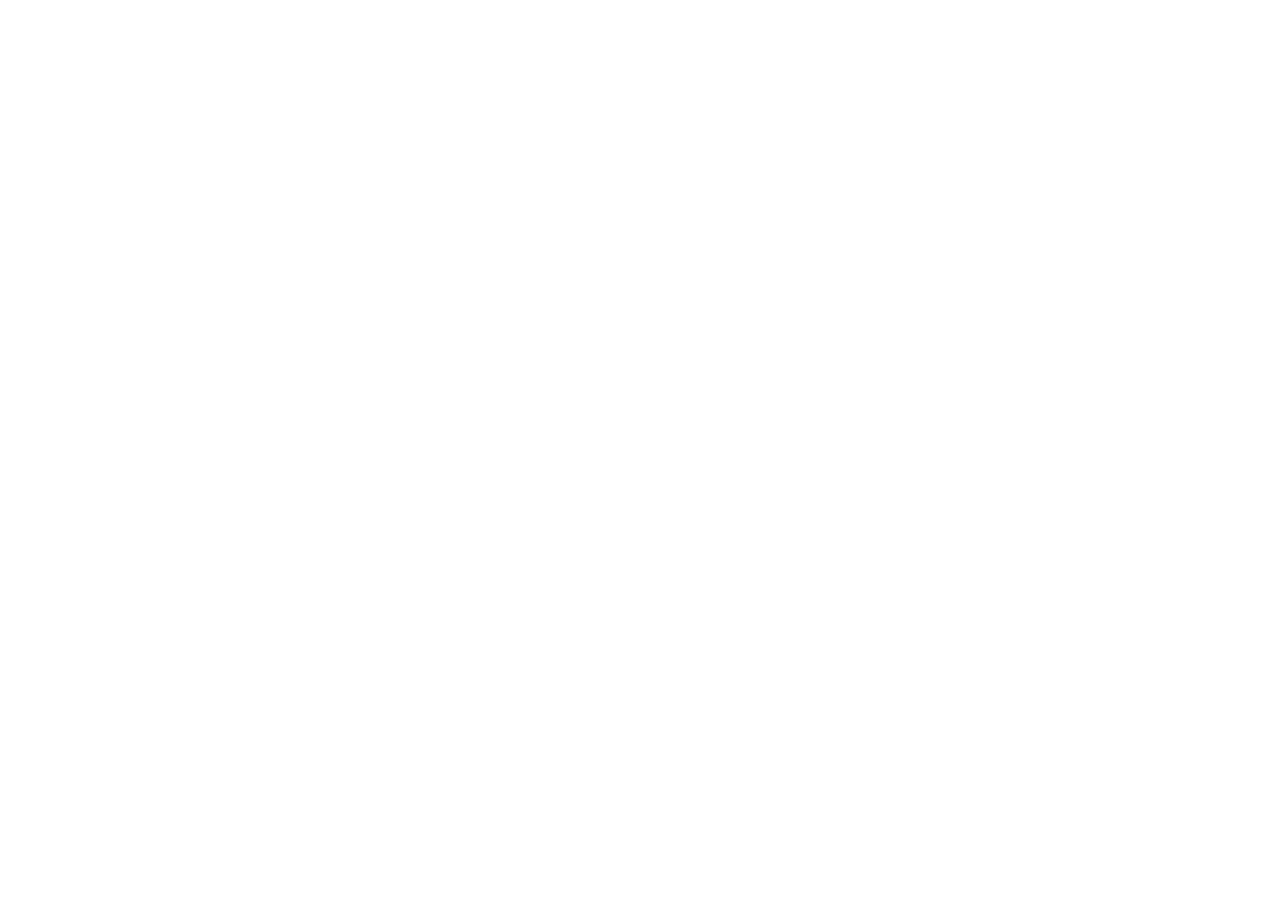
==== datepicker/index.html @ 46925f87 "added datepicker" ====
<!DOCTYPE html><html lang=en><head><meta charset=utf-8><meta http-equiv=X-UA-Compatible content="IE=edge"><meta name=viewport content="width=device-width,initial-scale=1"><link rel=icon href=/favicon.ico><title>natural-date-picker</title><link href=/css/app.06612d45.css rel=preload as=style><link href=/js/app.ca74fd25.js rel=preload as=script><link href=/js/chunk-vendors.96514b41.js rel=preload as=script><link href=/css/app.06612d45.css rel=stylesheet></head><body><noscript><strong>We're sorry but natural-date-picker doesn't work properly without JavaScript enabled. Please enable it to continue.</strong></noscript><div id=app></div><script src=/js/chunk-vendors.96514b41.js></script><script src=/js/app.ca74fd25.js></script></body></html>
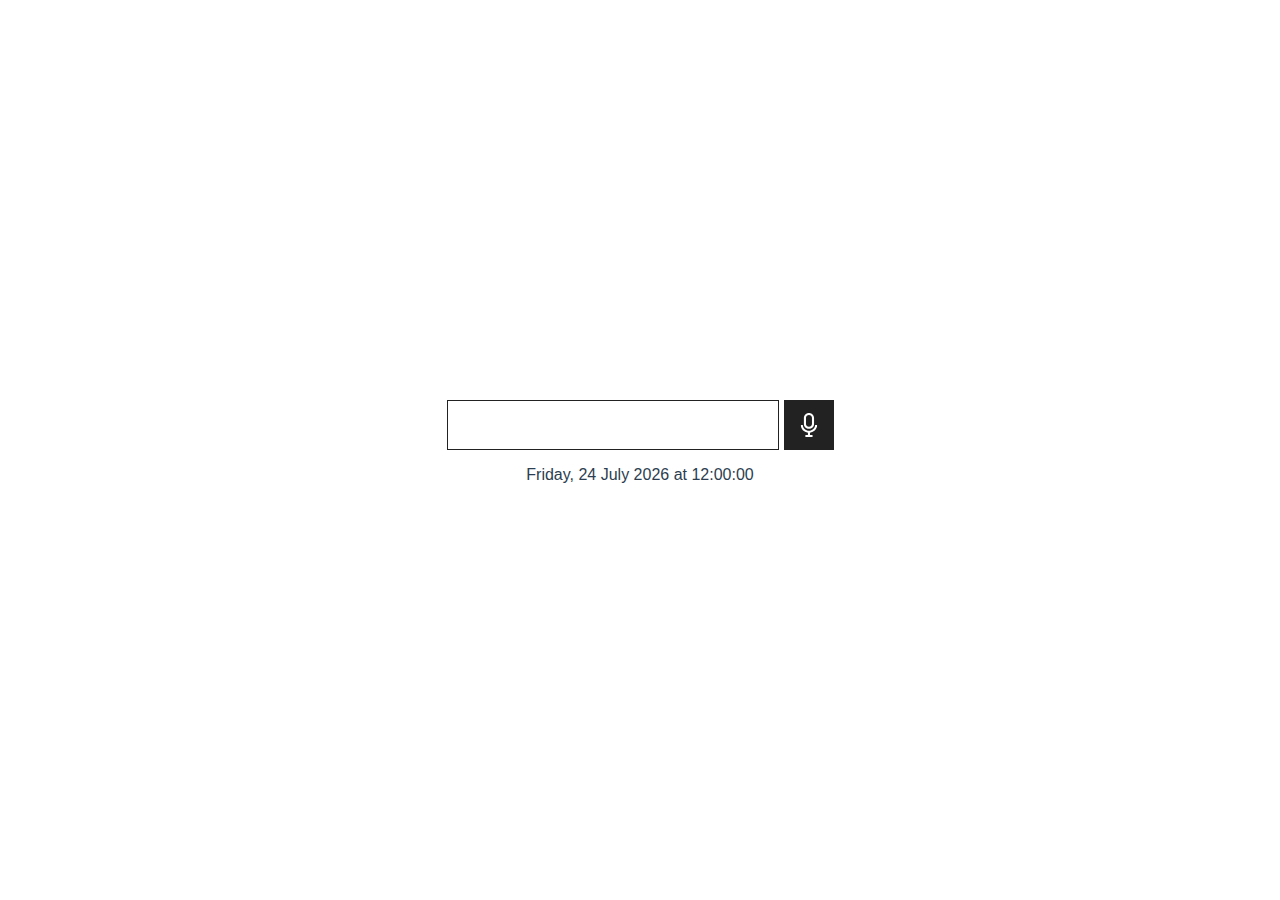
==== commit e95c00fb: "updated paths" ====
--- a/datepicker/index.html
+++ b/datepicker/index.html
@@ -1 +1,23 @@
-<!DOCTYPE html><html lang=en><head><meta charset=utf-8><meta http-equiv=X-UA-Compatible content="IE=edge"><meta name=viewport content="width=device-width,initial-scale=1"><link rel=icon href=/favicon.ico><title>natural-date-picker</title><link href=/css/app.06612d45.css rel=preload as=style><link href=/js/app.ca74fd25.js rel=preload as=script><link href=/js/chunk-vendors.96514b41.js rel=preload as=script><link href=/css/app.06612d45.css rel=stylesheet></head><body><noscript><strong>We're sorry but natural-date-picker doesn't work properly without JavaScript enabled. Please enable it to continue.</strong></noscript><div id=app></div><script src=/js/chunk-vendors.96514b41.js></script><script src=/js/app.ca74fd25.js></script></body></html>+<!DOCTYPE html>
+<html lang=en>
+
+<head>
+	<meta charset=utf-8>
+	<meta http-equiv=X-UA-Compatible content="IE=edge">
+	<meta name=viewport content="width=device-width,initial-scale=1">
+	<link rel=icon href=/datepicker/favicon.ico>
+	<title>natural-date-picker</title>
+	<link href=//datepickercss/app.06612d45.css rel=preload as=style>
+	<link href=/datepicker/js/app.ca74fd25.js rel=preload as=script>
+	<link href=/datepicker/js/chunk-vendors.96514b41.js rel=preload as=script>
+	<link href=/datepicker/css/app.06612d45.css rel=stylesheet>
+</head>
+
+<body><noscript><strong>We're sorry but natural-date-picker doesn't work properly without JavaScript enabled. Please
+			enable it to continue.</strong></noscript>
+	<div id=app></div>
+	<script src=/datepicker/js/chunk-vendors.96514b41.js></script>
+	<script src=/datepicker/js/app.ca74fd25.js></script>
+</body>
+
+</html>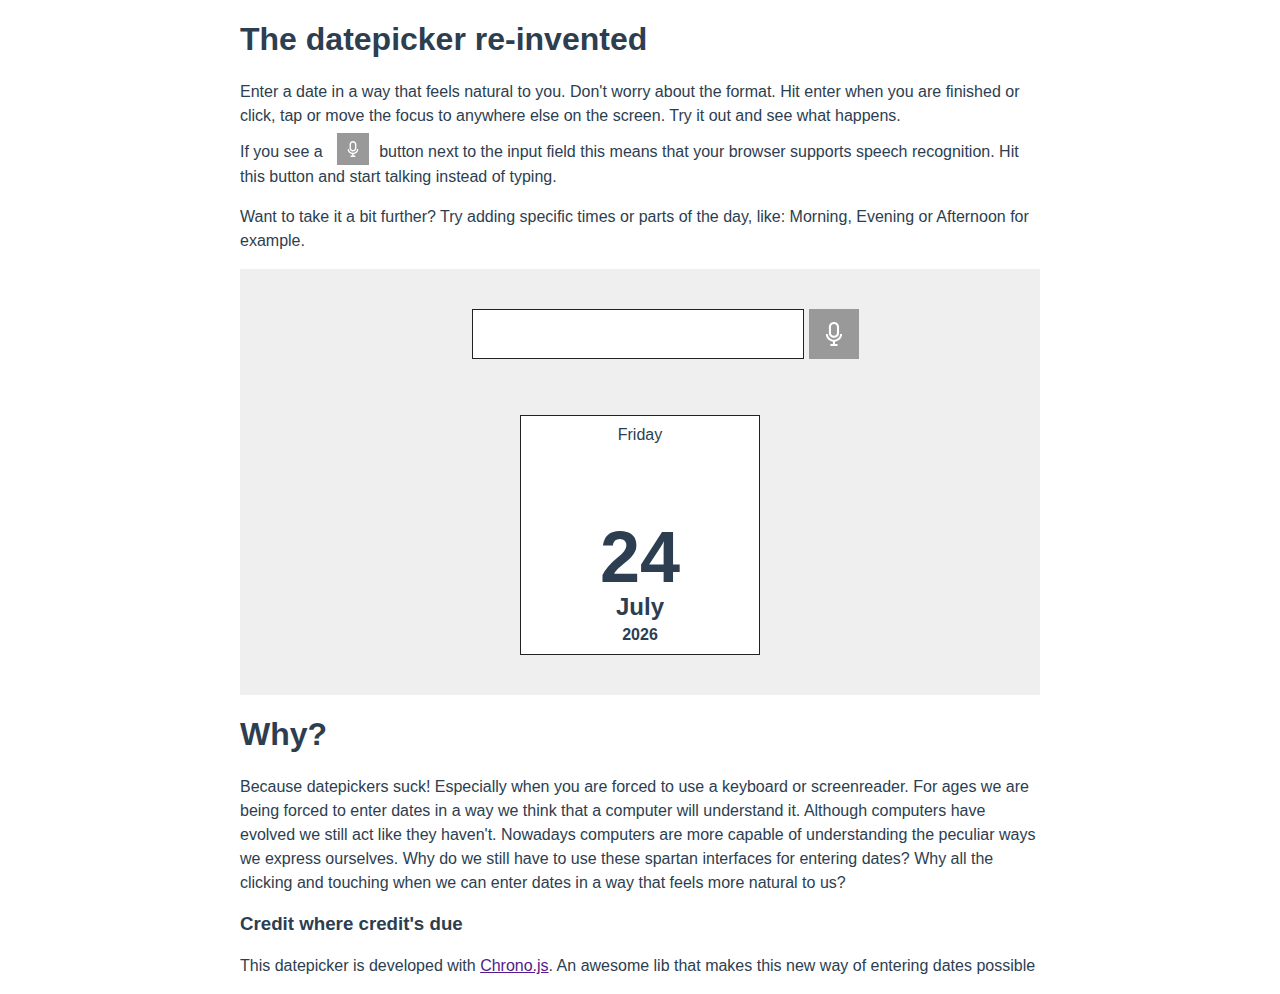
==== commit 6630319b: "updated datepicker folder" ====
--- a/datepicker/index.html
+++ b/datepicker/index.html
@@ -5,19 +5,19 @@
 	<meta charset=utf-8>
 	<meta http-equiv=X-UA-Compatible content="IE=edge">
 	<meta name=viewport content="width=device-width,initial-scale=1">
-	<link rel=icon href=/datepicker/favicon.ico>
+	<link rel=icon href=/favicon.ico>
 	<title>natural-date-picker</title>
-	<link href=//datepickercss/app.06612d45.css rel=preload as=style>
-	<link href=/datepicker/js/app.ca74fd25.js rel=preload as=script>
-	<link href=/datepicker/js/chunk-vendors.96514b41.js rel=preload as=script>
-	<link href=/datepicker/css/app.06612d45.css rel=stylesheet>
+	<link href=/datepicker/css/app.b3dc4862.css rel=preload as=style>
+	<link href=/datepicker/js/app.af9bd4bd.js rel=preload as=script>
+	<link href=/datepicker/js/chunk-vendors.2c31a959.js rel=preload as=script>
+	<link href=/datepicker/css/app.b3dc4862.css rel=stylesheet>
 </head>
 
 <body><noscript><strong>We're sorry but natural-date-picker doesn't work properly without JavaScript enabled. Please
 			enable it to continue.</strong></noscript>
 	<div id=app></div>
-	<script src=/datepicker/js/chunk-vendors.96514b41.js></script>
-	<script src=/datepicker/js/app.ca74fd25.js></script>
+	<script src=/datepicker/js/chunk-vendors.2c31a959.js></script>
+	<script src=/datepicker/js/app.af9bd4bd.js></script>
 </body>
 
 </html>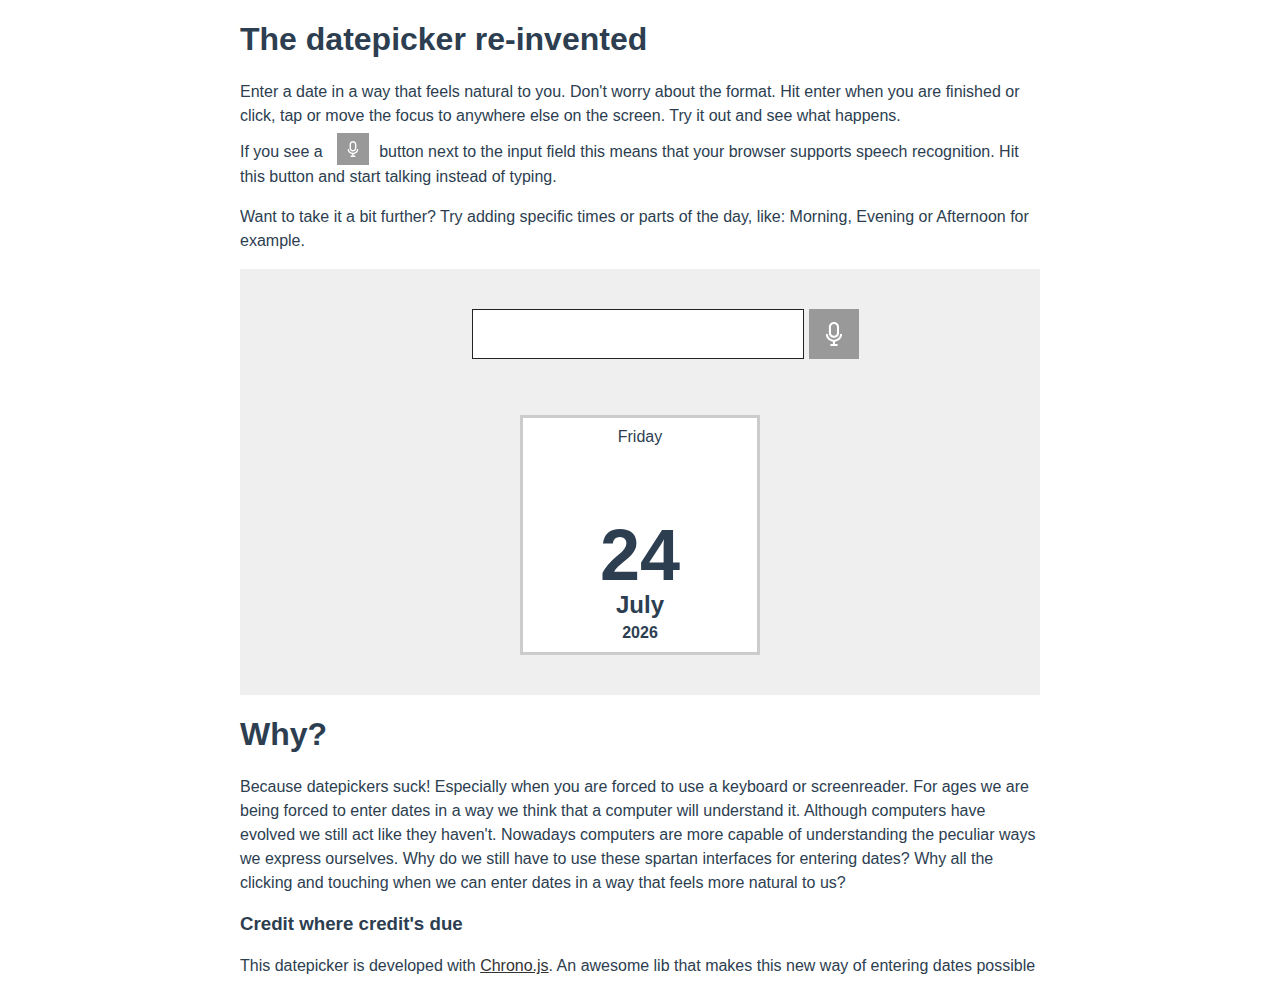
==== commit eceaa75b: "updated datepicker" ====
--- a/datepicker/index.html
+++ b/datepicker/index.html
@@ -7,17 +7,17 @@
 	<meta name=viewport content="width=device-width,initial-scale=1">
 	<link rel=icon href=/favicon.ico>
 	<title>natural-date-picker</title>
-	<link href=/datepicker/css/app.b3dc4862.css rel=preload as=style>
-	<link href=/datepicker/js/app.af9bd4bd.js rel=preload as=script>
+	<link href=/datepicker/css/app.c7757b00.css rel=preload as=style>
+	<link href=/datepicker/js/app.ae12440c.js rel=preload as=script>
 	<link href=/datepicker/js/chunk-vendors.2c31a959.js rel=preload as=script>
-	<link href=/datepicker/css/app.b3dc4862.css rel=stylesheet>
+	<link href=/datepicker/css/app.c7757b00.css rel=stylesheet>
 </head>
 
 <body><noscript><strong>We're sorry but natural-date-picker doesn't work properly without JavaScript enabled. Please
 			enable it to continue.</strong></noscript>
 	<div id=app></div>
 	<script src=/datepicker/js/chunk-vendors.2c31a959.js></script>
-	<script src=/datepicker/js/app.af9bd4bd.js></script>
+	<script src=/datepicker/js/app.ae12440c.js></script>
 </body>
 
 </html>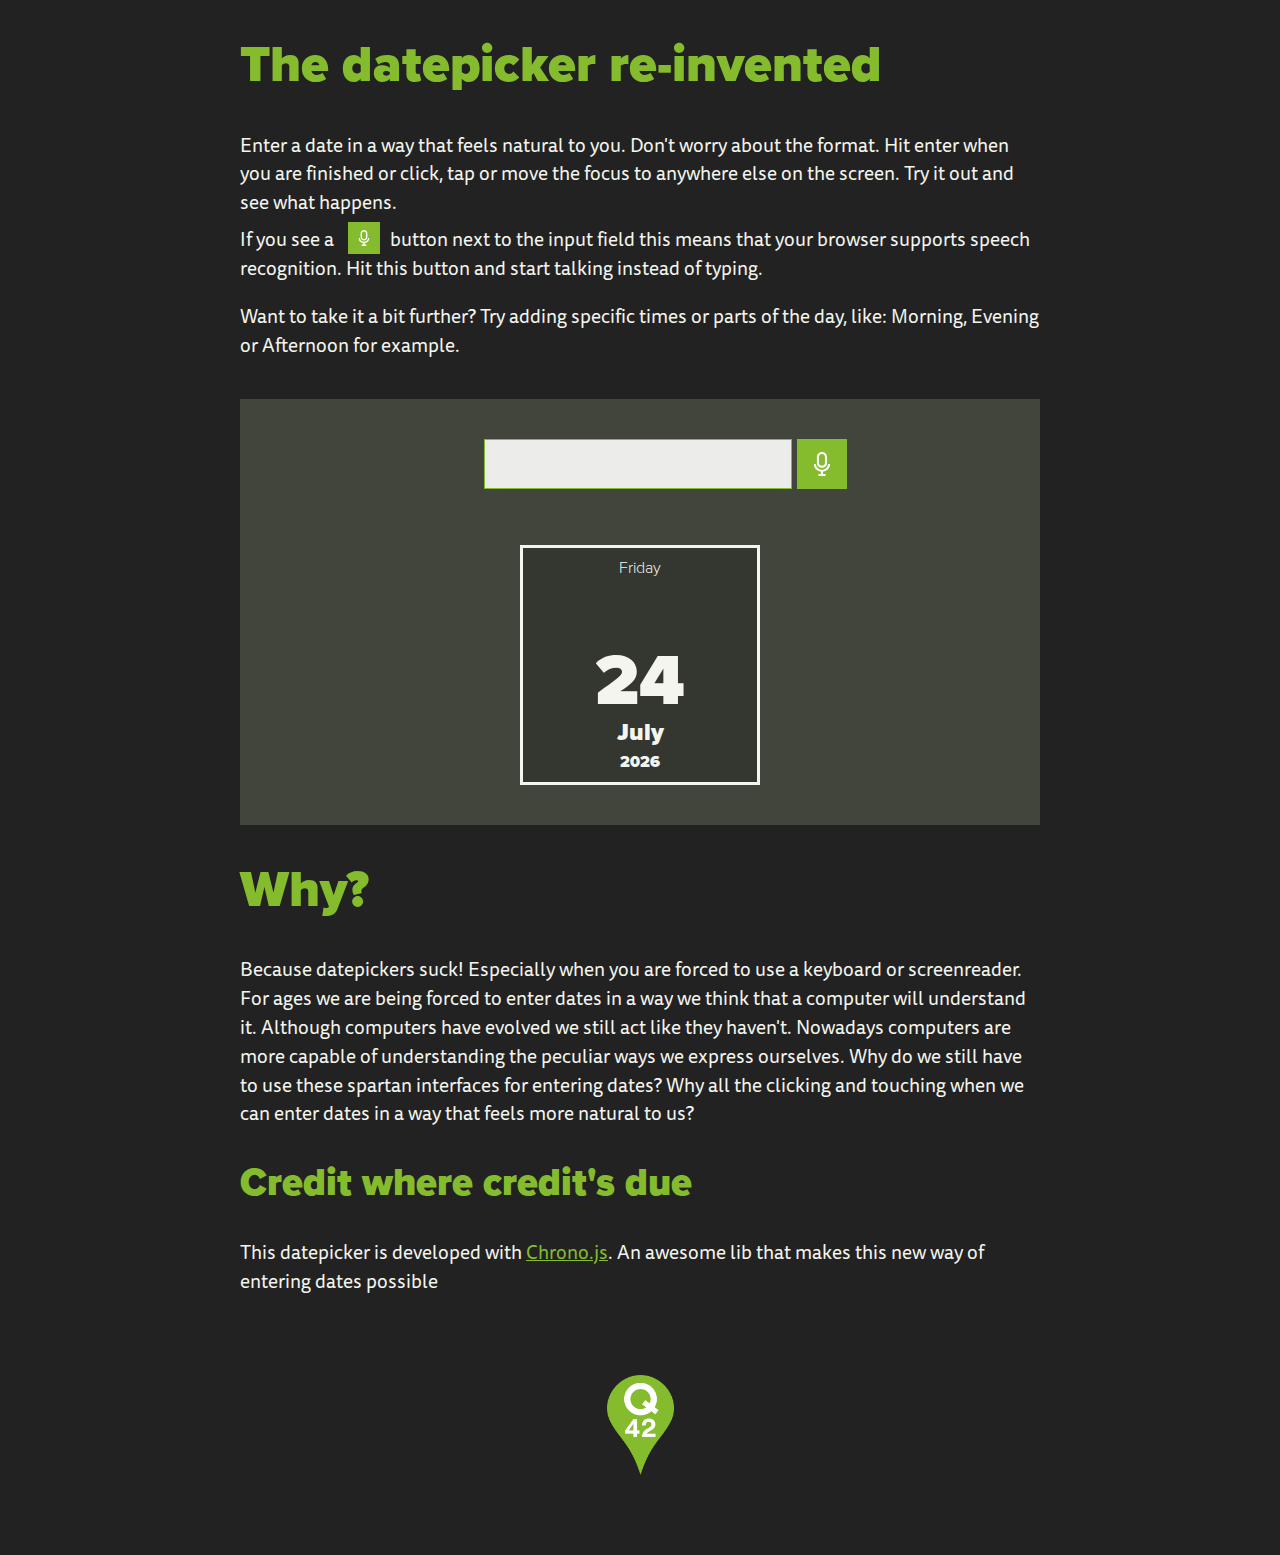
==== commit ff6f4604: "q42 styling added" ====
--- a/datepicker/index.html
+++ b/datepicker/index.html
@@ -7,17 +7,17 @@
 	<meta name=viewport content="width=device-width,initial-scale=1">
 	<link rel=icon href=/favicon.ico>
 	<title>natural-date-picker</title>
-	<link href=/datepicker/css/app.c7757b00.css rel=preload as=style>
-	<link href=/datepicker/js/app.ae12440c.js rel=preload as=script>
+	<link href=/datepicker/css/app.f4ec3504.css rel=preload as=style>
+	<link href=/datepicker/js/app.57174d23.js rel=preload as=script>
 	<link href=/datepicker/js/chunk-vendors.2c31a959.js rel=preload as=script>
-	<link href=/datepicker/css/app.c7757b00.css rel=stylesheet>
+	<link href=/datepicker/css/app.f4ec3504.css rel=stylesheet>
 </head>
 
 <body><noscript><strong>We're sorry but natural-date-picker doesn't work properly without JavaScript enabled. Please
 			enable it to continue.</strong></noscript>
 	<div id=app></div>
 	<script src=/datepicker/js/chunk-vendors.2c31a959.js></script>
-	<script src=/datepicker/js/app.ae12440c.js></script>
+	<script src=/datepicker/js/app.57174d23.js></script>
 </body>
 
 </html>